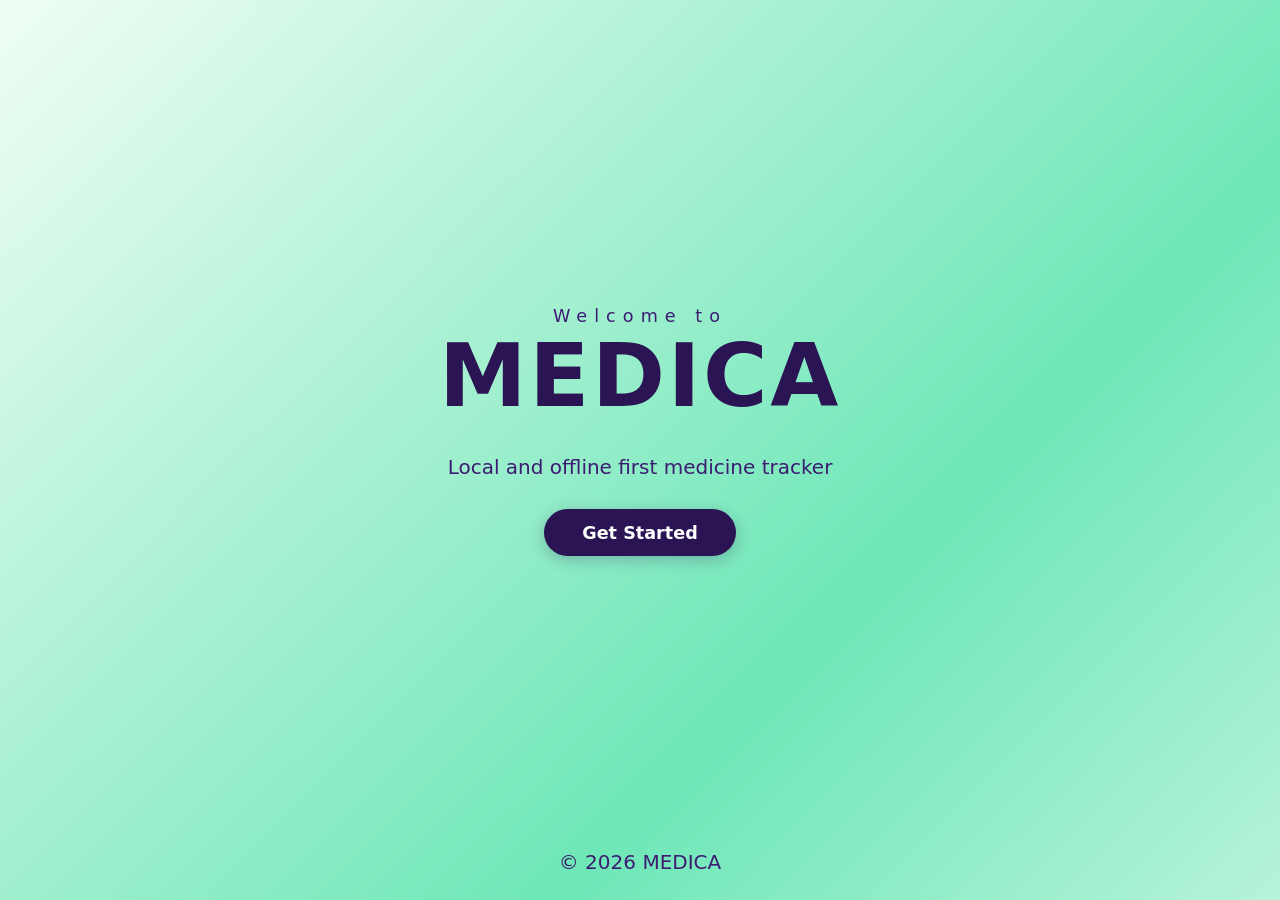
==== landing-1.html @ 60c307c4 "commit" ====
<!DOCTYPE html>
<html lang="en">
<head>
  <meta charset="UTF-8">
  <meta name="viewport" content="width=device-width, initial-scale=1.0">
  <title>Welcome - First Launch</title>
  <!-- PWA -->
  <link rel="manifest" href="manifest.json">
  <meta name="theme-color" content="#2b1454">
  <meta name="mobile-web-app-capable" content="yes">
  <meta name="apple-mobile-web-app-capable" content="yes">
  <meta name="apple-mobile-web-app-status-bar-style" content="black-translucent">
  <meta name="apple-mobile-web-app-title" content="MEDICA">
  <link rel="apple-touch-icon" href="assets/icons/icon.svg">
  <link rel="icon" type="image/svg+xml" href="assets/icons/icon.svg">
  <link rel="stylesheet" href="style/landing-1.css">
</head>
<body>
  <header>
    <h1>Welcome to</h1>
    <h1>MEDICA</h1>
    <h2 class="subheading">Local and offline first medicine tracker</h2>
    <div style="margin-top: 1.75rem;">
      <button type="button" id="get-started-btn" class="btn-get-started">Get Started</button>
    </div>
  </header>

  <main>
    <section>
      <h2>&copy; 2026 MEDICA</h2>
    </section>
  </main>

  <script src="js/tts.js"></script>
  <script src="js/i18n.js"></script>
  <script>
    // Guard: if onboarding is already complete, skip back to dashboard
    // This prevents the user from returning to landing-1 via browser back button
    if (localStorage.getItem('onboarding_completed') === 'true') {
      // Replace history entry so back button doesn't loop
      history.replaceState(null, '', 'index.html');
      window.location.replace('index.html');
    }

    document.getElementById('get-started-btn')?.addEventListener('click', () => {
      document.body.classList.add('dissolve-out');
      setTimeout(() => {
        window.location.href = 'landing-2.html';
      }, 600);
    });
  </script>
</body>
</html>
---- style/landing-1.css ----
/* Styles for landing-1.html */
:root {
  --primary-color: #2b1454;
  --secondary-color: #3c1c72;
}

body {
  margin: 0;
  height: 100vh;
  height: 100dvh;
  box-sizing: border-box;
  display: flex;
  flex-direction: column;
  justify-content: space-between;
  align-items: center;
  padding: 1.5rem;
  overflow: hidden;
  font-family: system-ui, -apple-system, BlinkMacSystemFont, 'Segoe UI', Roboto, sans-serif;
  background: linear-gradient(-45deg, #ffffff, #ecfdf5, #d1fae5, #a7f3d0, #ffffff, #6ee7b7, #f0fdf4);
  background-size: 400% 400%;
  animation: liveGradientFlow 14s ease infinite;
}

button,
input,
select,
textarea {
  font: inherit;
}

@keyframes liveGradientFlow {
  0% {
    background-position: 0% 50%;
  }
  50% {
    background-position: 100% 50%;
  }
  100% {
    background-position: 0% 50%;
  }
}

@media (prefers-reduced-motion: reduce) {
  body {
    animation: none;
  }
}

header {
  display: flex;
  flex-direction: column;
  justify-content: center;
  align-items: center;
  flex: 1;
}

header h1 {
  margin: 0;
  text-align: center;
}

header h1:first-of-type,
.welcome-text {
  font-size: 1.1rem;
  font-weight: 500;
  line-height: 1.4;
  letter-spacing: 0.4em;
  color: #3c1c72
}

header h1:last-of-type,
.brand-text {
  font-size: clamp(3rem, 10vw, 5.5rem);
  font-weight: 1000;
  font-weight: 800;
  line-height: 1.1;
  letter-spacing: 0.1em;
  color: #2b1454;
  letter-spacing: 0.03em;
}

header h2,
h2 {
  margin: 0.75rem 0 0 0;
  text-align: center;
  font-size: clamp(1rem, 2.5vw, 1.25rem);
  font-weight: 500;
  line-height: 1.4;
  color: #3c1c72;
}

.subheading {
  margin-top: 1.75rem;
  text-align: center;
  color: #3c1c72;
}

.btn-get-started {
  display: inline-block;
  padding: 0.85rem 2.4rem;
  font-size: 1.1rem;
  font-weight: 600;
  color: #ffffff;
  background-color: #2b1454;
  border: none;
  border-radius: 50px;
  cursor: pointer;
  box-shadow: 0 4px 15px rgba(43, 20, 84, 0.25);
  transition: transform 0.2s ease, background-color 0.2s ease, box-shadow 0.2s ease;
}

.btn-get-started:hover {
  background-color: #3c1c72;
  transform: translateY(-2px);
  box-shadow: 0 6px 20px rgba(43, 20, 84, 0.35);
}

.btn-get-started:active {
  transform: translateY(0);
}

section div {
  text-align: center;
  margin-top: 1.5rem;
}

body {
  transition: opacity 0.6s cubic-bezier(0.4, 0, 0.2, 1), filter 0.6s ease;
}

body.dissolve-out {
  opacity: 0;
  filter: blur(8px);
}
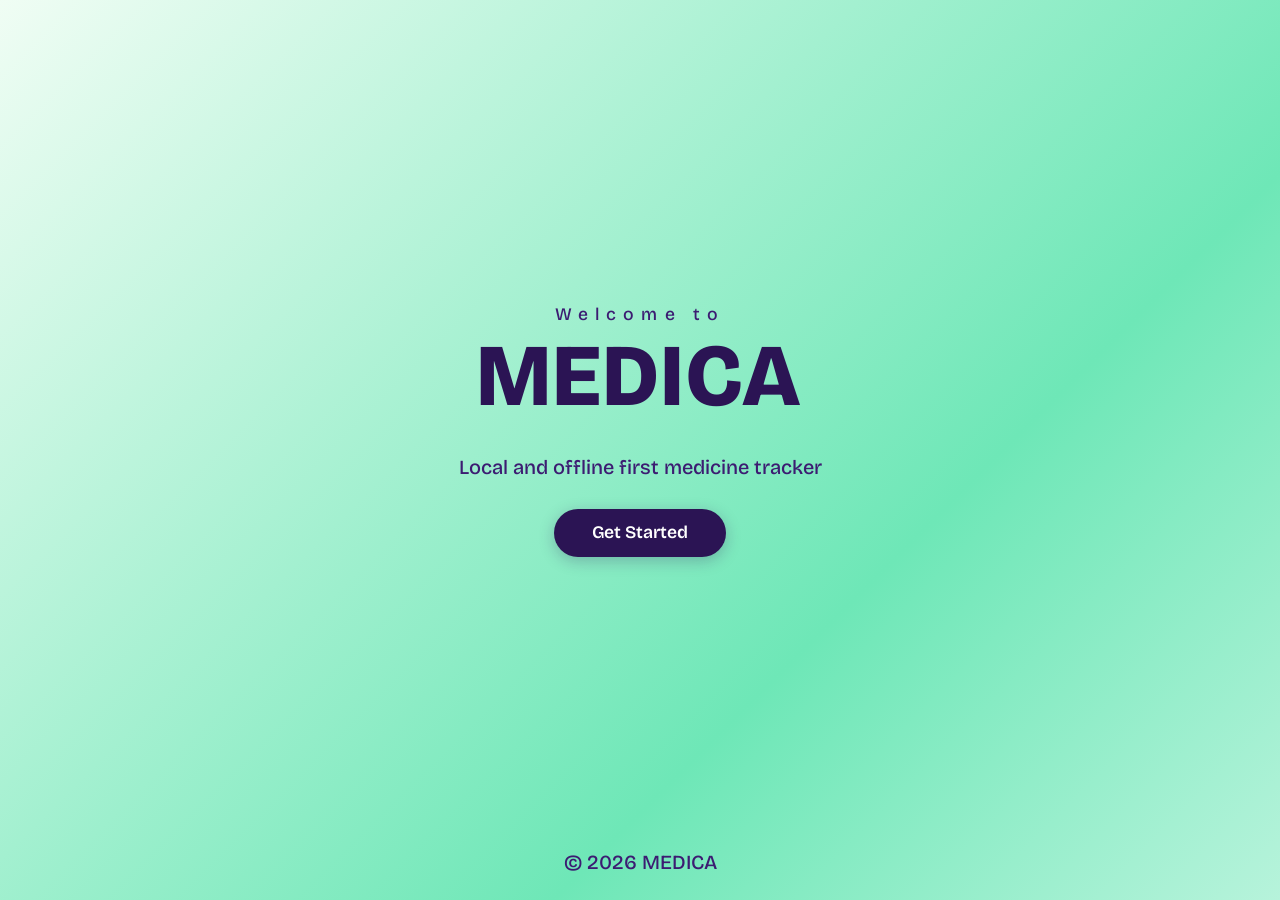
==== commit fb356ff2: "changed fontface across project" ====
--- a/landing-1.html
+++ b/landing-1.html
@@ -13,6 +13,7 @@
   <meta name="apple-mobile-web-app-title" content="MEDICA">
   <link rel="apple-touch-icon" href="assets/icons/icon.svg">
   <link rel="icon" type="image/svg+xml" href="assets/icons/icon.svg">
+  <link rel="stylesheet" href="style/fonts.css">
   <link rel="stylesheet" href="style/landing-1.css">
 </head>
 <body>
--- a/style/fonts.css
+++ b/style/fonts.css
@@ -0,0 +1,7 @@
+@font-face {
+  font-family: "Bricolage Grotesque";
+  src: url("../assets/BricolageGrotesque-VariableFont_opsz,wdth,wght.ttf") format("truetype");
+  font-style: normal;
+  font-weight: 200 800;
+  font-display: swap;
+}
--- a/style/landing-1.css
+++ b/style/landing-1.css
@@ -15,7 +15,7 @@
   align-items: center;
   padding: 1.5rem;
   overflow: hidden;
-  font-family: system-ui, -apple-system, BlinkMacSystemFont, 'Segoe UI', Roboto, sans-serif;
+  font-family: "Bricolage Grotesque", sans-serif;
   background: linear-gradient(-45deg, #ffffff, #ecfdf5, #d1fae5, #a7f3d0, #ffffff, #6ee7b7, #f0fdf4);
   background-size: 400% 400%;
   animation: liveGradientFlow 14s ease infinite;
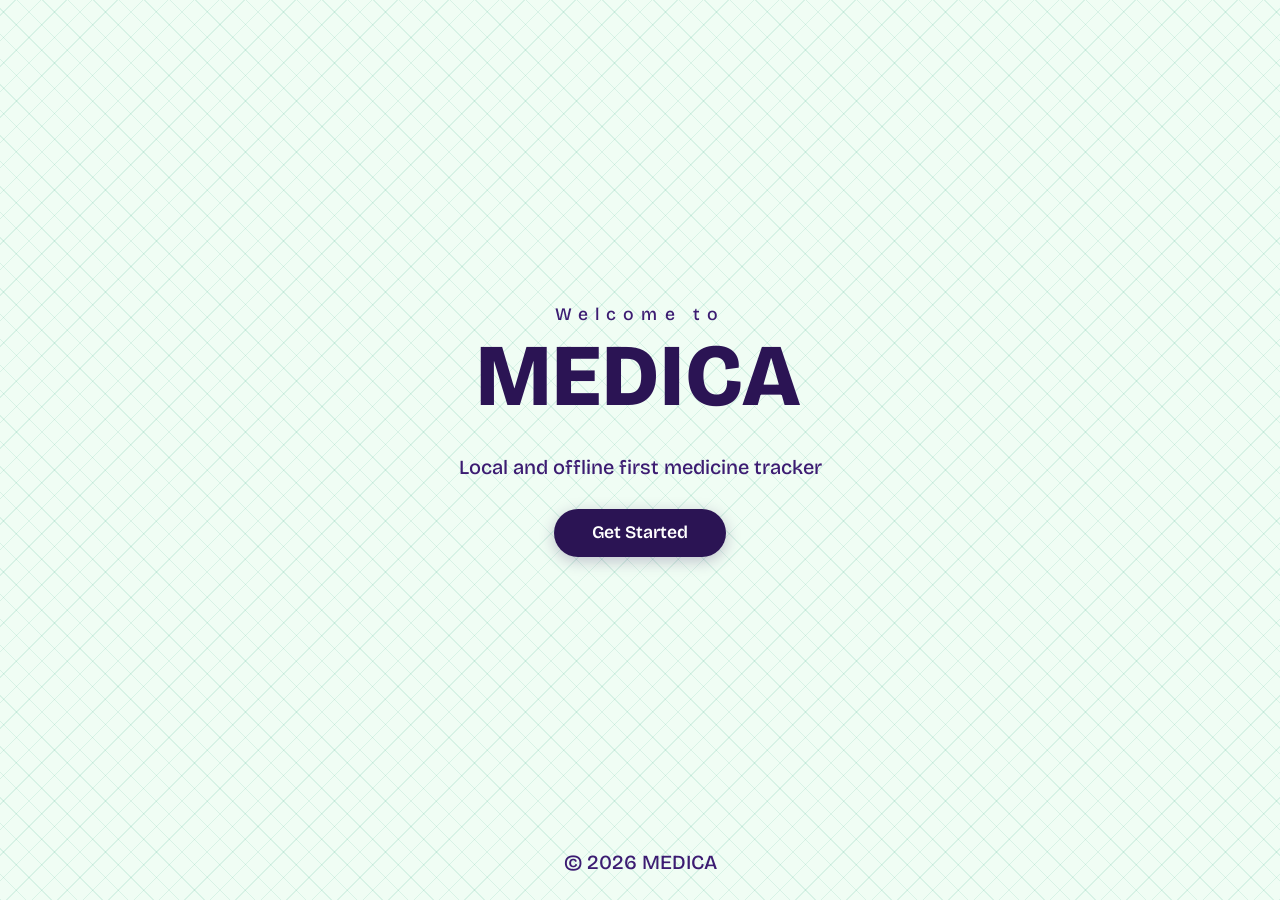
==== commit 7af09a0d: "some ui changes" ====
--- a/landing-1.html
+++ b/landing-1.html
@@ -14,6 +14,7 @@
   <link rel="apple-touch-icon" href="assets/icons/icon.svg">
   <link rel="icon" type="image/svg+xml" href="assets/icons/icon.svg">
   <link rel="stylesheet" href="style/fonts.css">
+  <link rel="stylesheet" href="style/page-transitions.css">
   <link rel="stylesheet" href="style/landing-1.css">
 </head>
 <body>
--- a/style/page-transitions.css
+++ b/style/page-transitions.css
@@ -0,0 +1,30 @@
+body {
+  animation: pageDissolveIn 500ms ease both;
+}
+
+body.dissolve-out {
+  animation: none;
+  opacity: 0;
+  filter: blur(8px);
+}
+
+@keyframes pageDissolveIn {
+  from {
+    opacity: 0;
+    filter: blur(8px);
+  }
+  to {
+    opacity: 1;
+    filter: blur(0);
+  }
+}
+
+@media (prefers-reduced-motion: reduce) {
+  body {
+    animation: none;
+  }
+
+  body.dissolve-out {
+    transition: none;
+  }
+}
--- a/style/landing-1.css
+++ b/style/landing-1.css
@@ -6,19 +6,28 @@
 
 body {
   margin: 0;
-  height: 100vh;
-  height: 100dvh;
+  min-height: 100vh;
+  min-height: 100dvh;
   box-sizing: border-box;
   display: flex;
   flex-direction: column;
   justify-content: space-between;
   align-items: center;
   padding: 1.5rem;
-  overflow: hidden;
+  overflow-x: hidden;
+  overflow-y: auto;
   font-family: "Bricolage Grotesque", sans-serif;
-  background: linear-gradient(-45deg, #ffffff, #ecfdf5, #d1fae5, #a7f3d0, #ffffff, #6ee7b7, #f0fdf4);
-  background-size: 400% 400%;
-  animation: liveGradientFlow 14s ease infinite;
+  background-image:
+    repeating-linear-gradient(45deg, rgba(5, 150, 105, 0.1) 0 1px, transparent 1px 18px),
+    repeating-linear-gradient(-45deg, rgba(5, 150, 105, 0.1) 0 1px, transparent 1px 18px);
+  background-color: #f0fdf4;
+}
+
+@media (max-width: 640px) {
+  body {
+    padding-top: calc(1.5rem + env(safe-area-inset-top));
+    padding-bottom: calc(1.5rem + env(safe-area-inset-bottom));
+  }
 }
 
 button,
@@ -28,23 +37,6 @@
   font: inherit;
 }
 
-@keyframes liveGradientFlow {
-  0% {
-    background-position: 0% 50%;
-  }
-  50% {
-    background-position: 100% 50%;
-  }
-  100% {
-    background-position: 0% 50%;
-  }
-}
-
-@media (prefers-reduced-motion: reduce) {
-  body {
-    animation: none;
-  }
-}
 
 header {
   display: flex;
